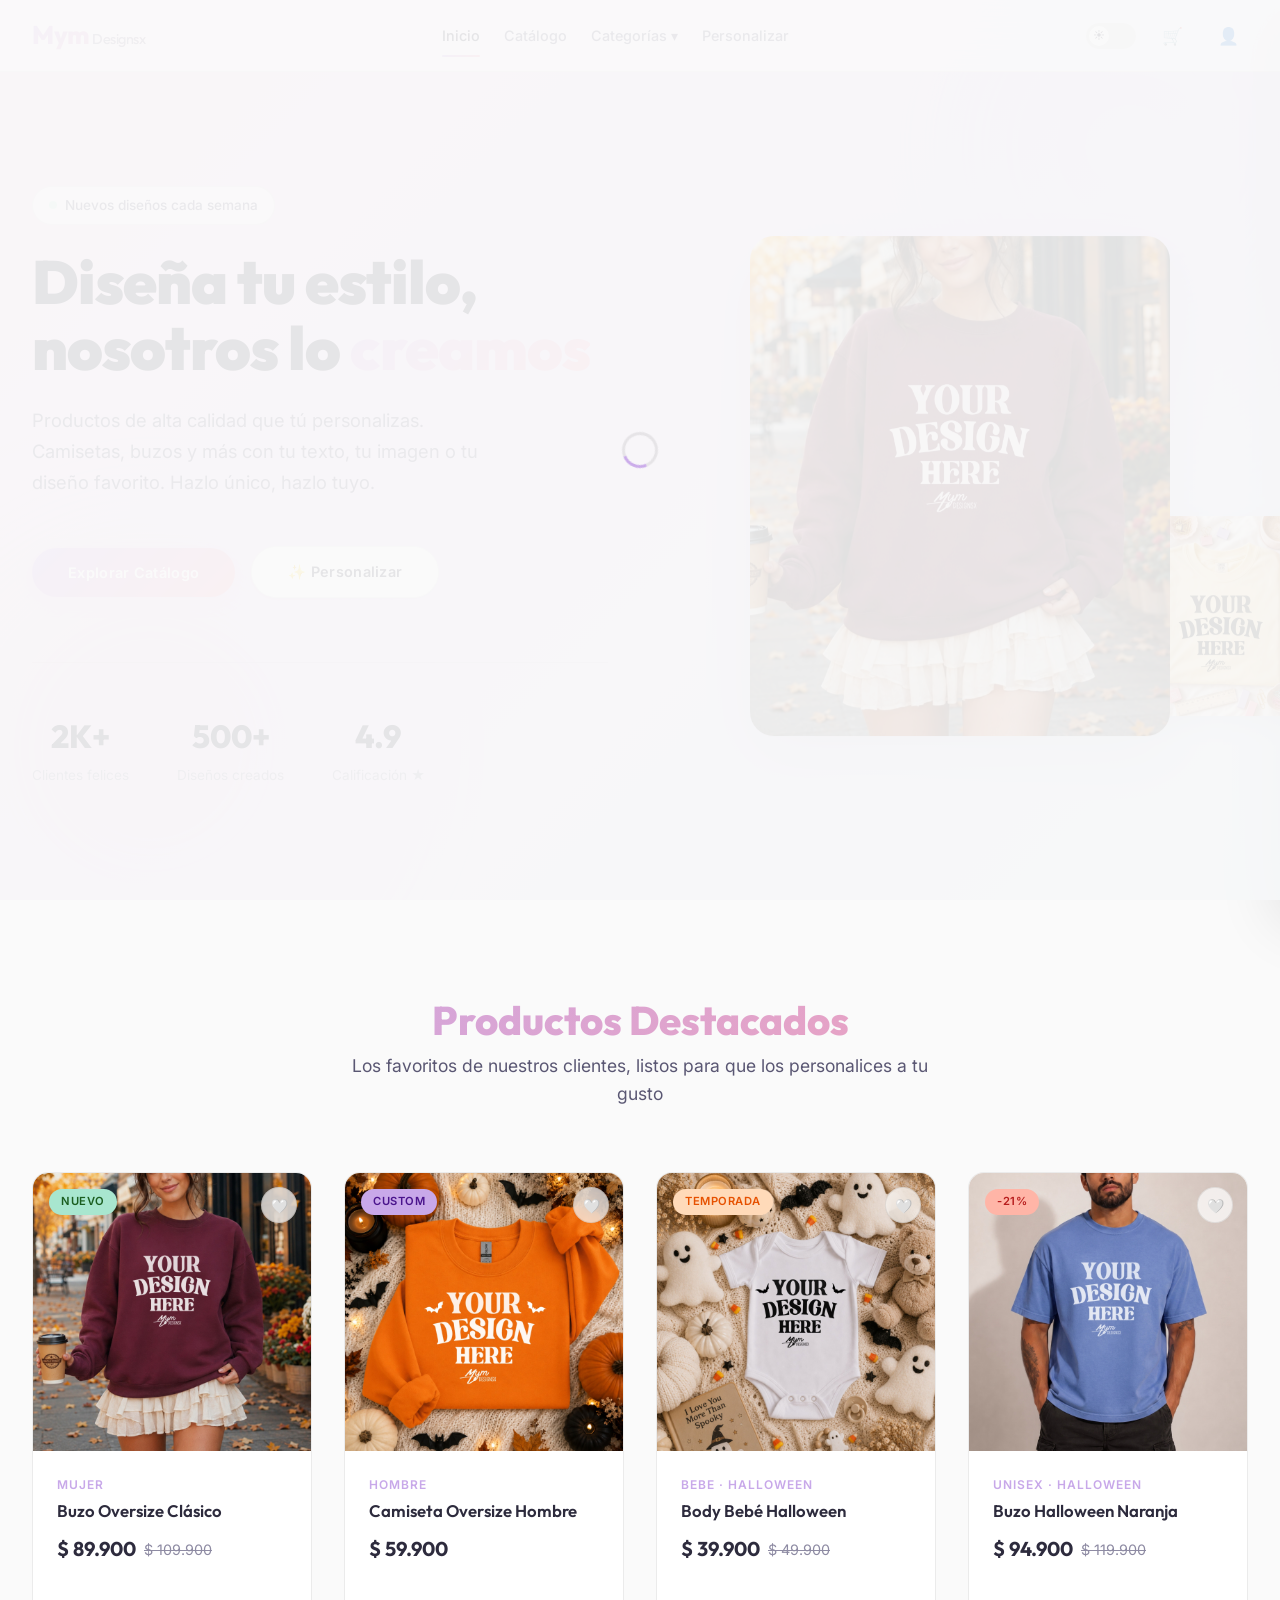
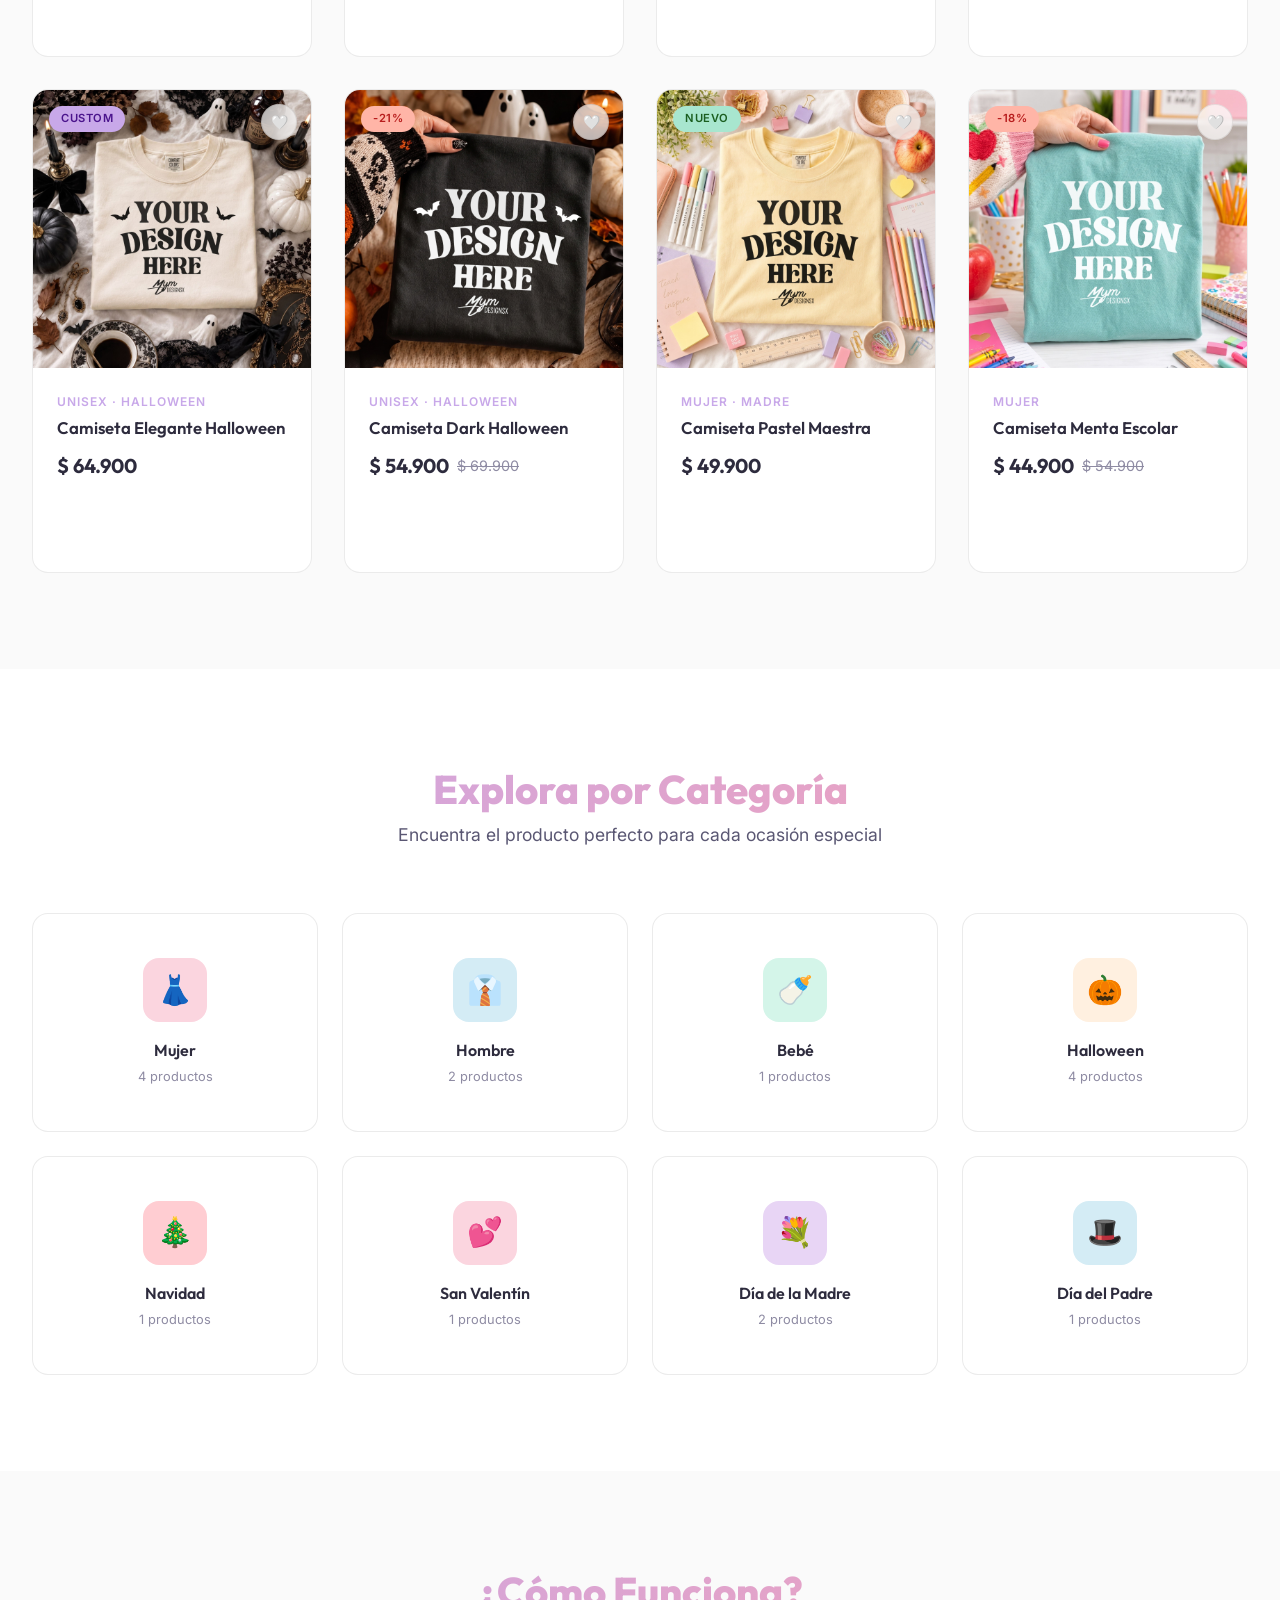
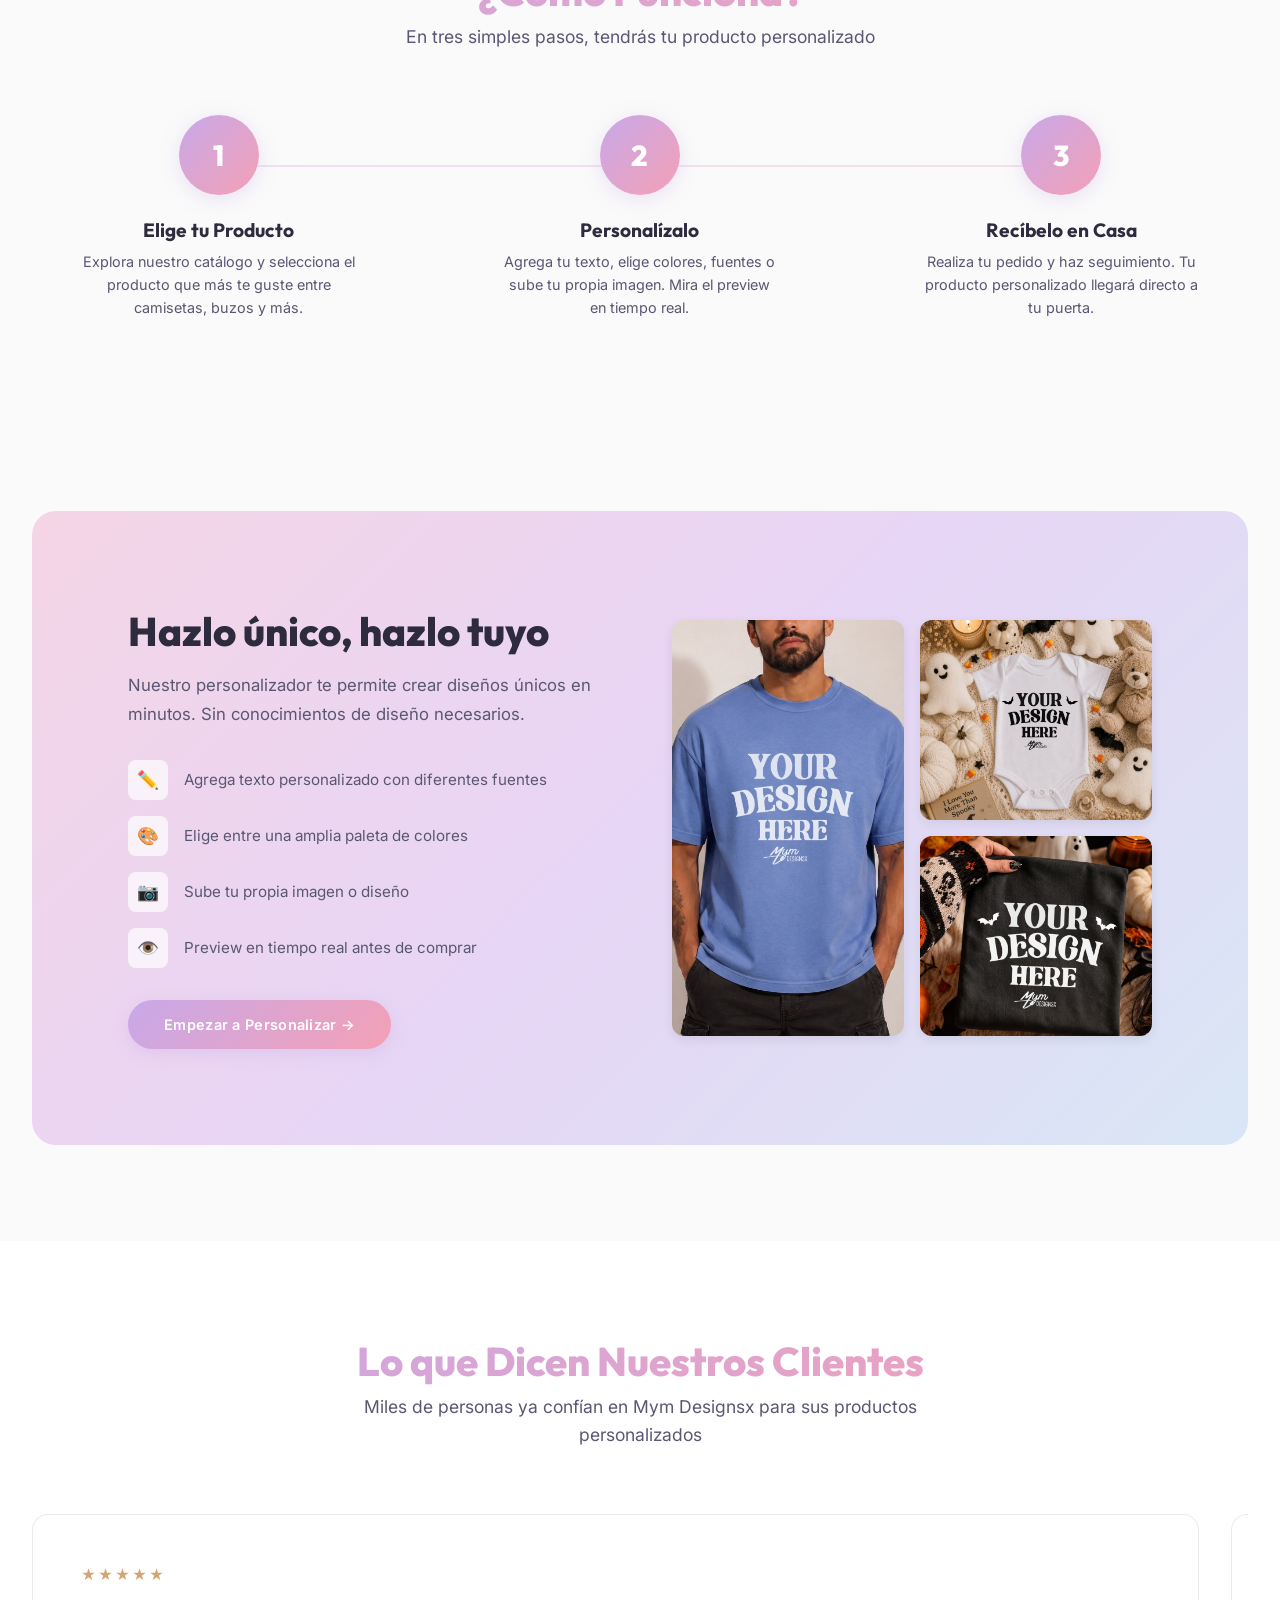
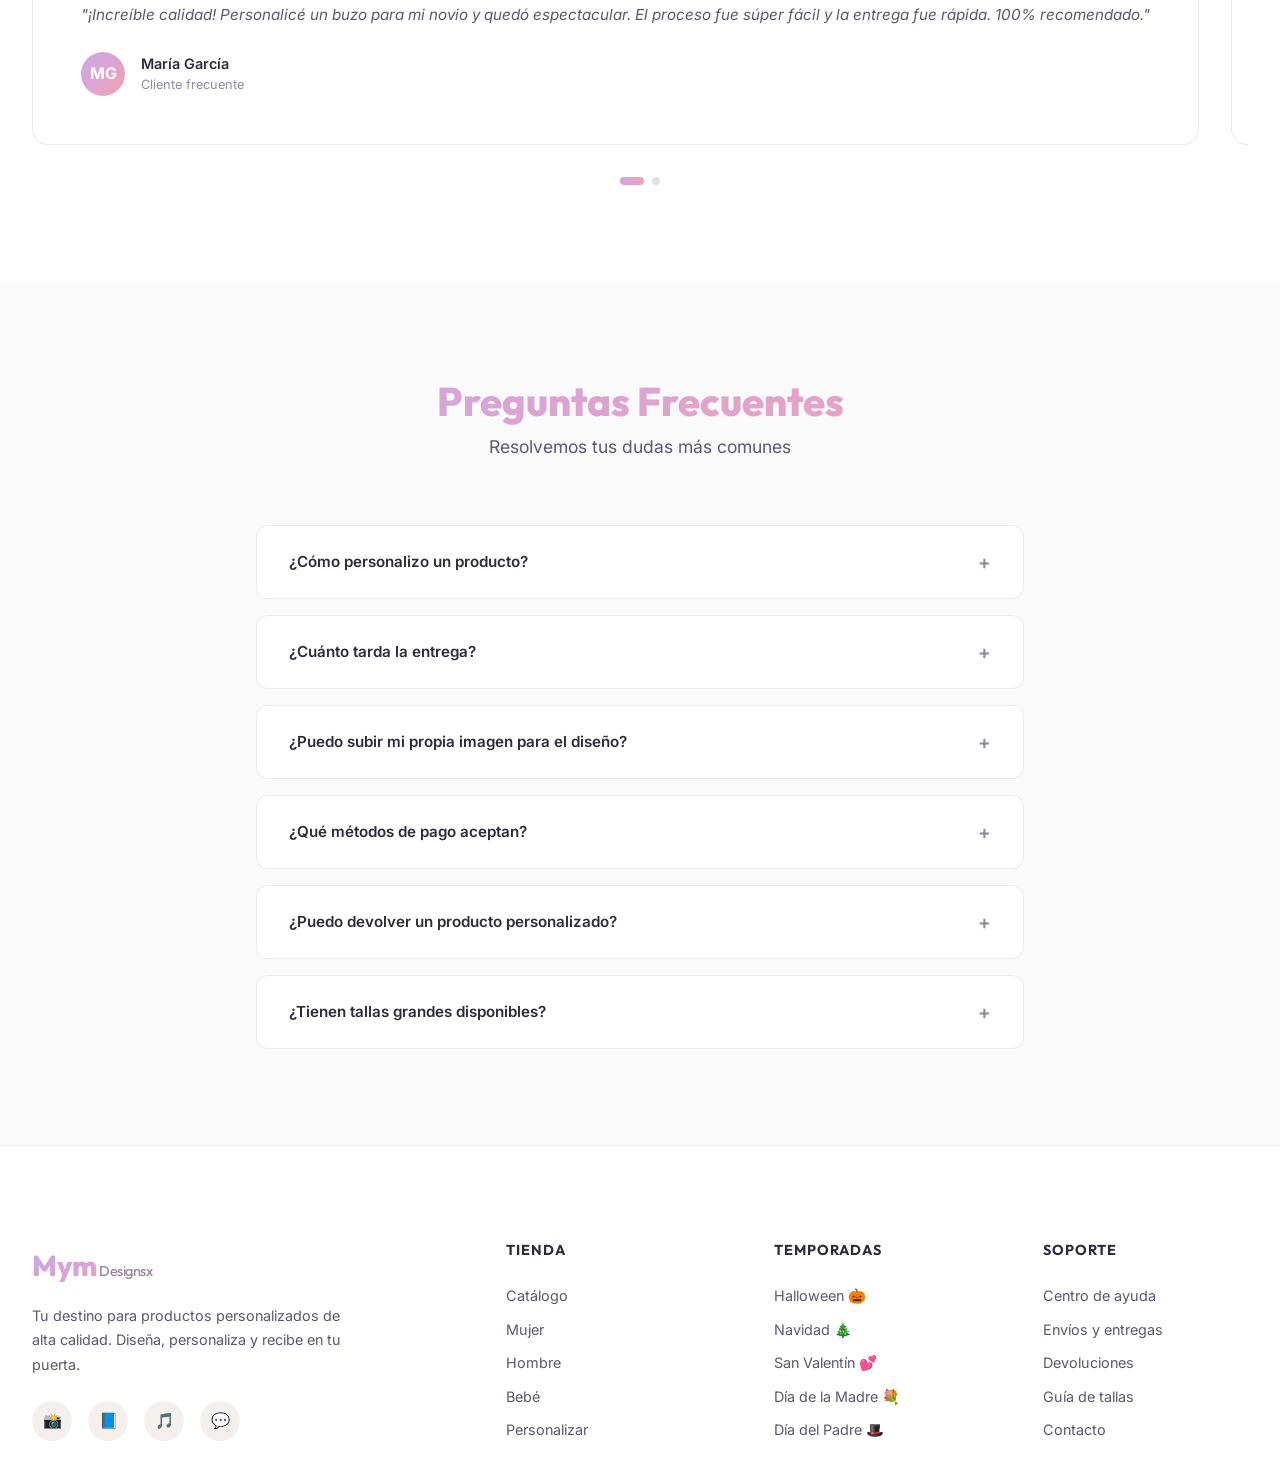
==== index.html @ 52c0df5d "chore: add a root redirect so GitHub Pages serves the app" ====
<!DOCTYPE html>
<html lang="es">
<head>
  <meta charset="UTF-8">
  <meta name="viewport" content="width=device-width, initial-scale=1.0">
  <title>Mym Designsx</title>
  <!-- La aplicación vive en "actividad avance/". Esta página solo redirige
       para que la URL de GitHub Pages sea limpia. -->
  <meta http-equiv="refresh" content="0; url=./actividad%20avance/index.html">
  <link rel="canonical" href="./actividad%20avance/index.html">
</head>
<body>
  <p>Abriendo la tienda… si no ocurre nada,
    <a href="./actividad%20avance/index.html">entra aquí</a>.</p>
</body>
</html>
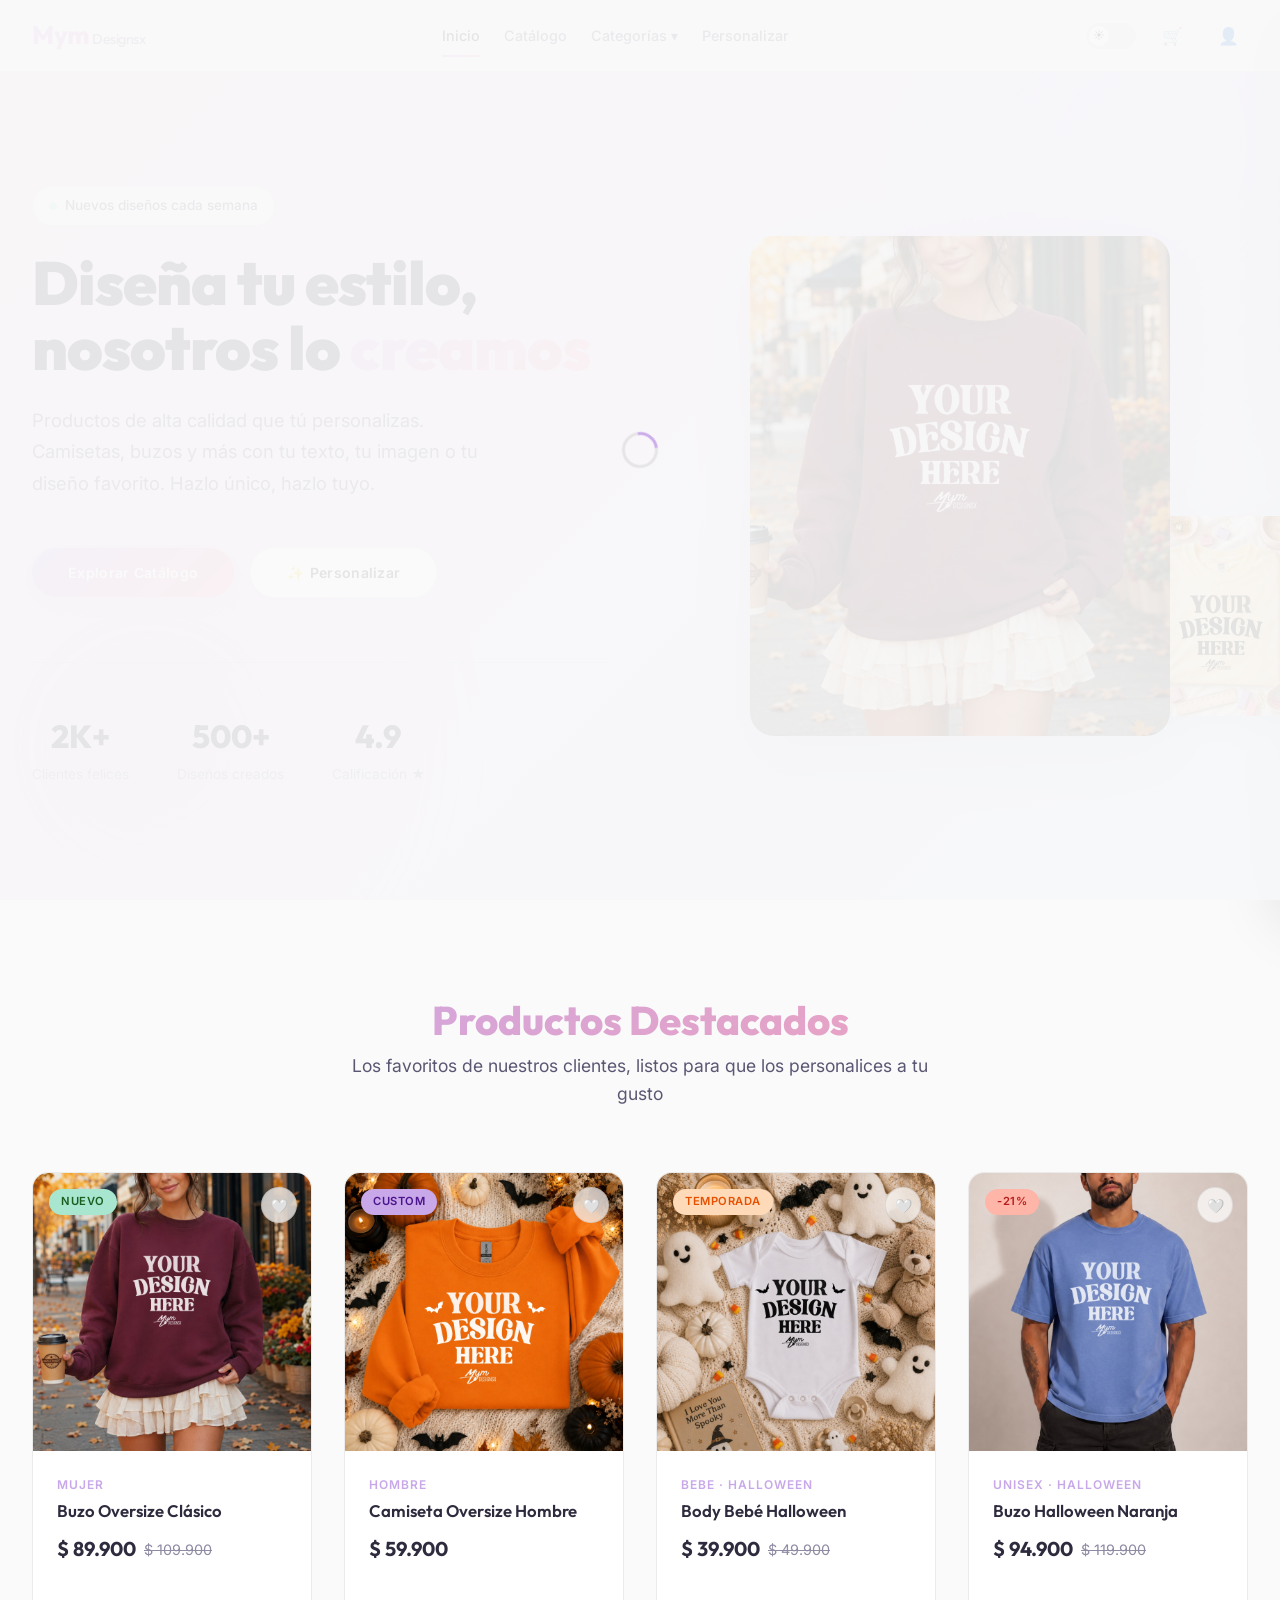
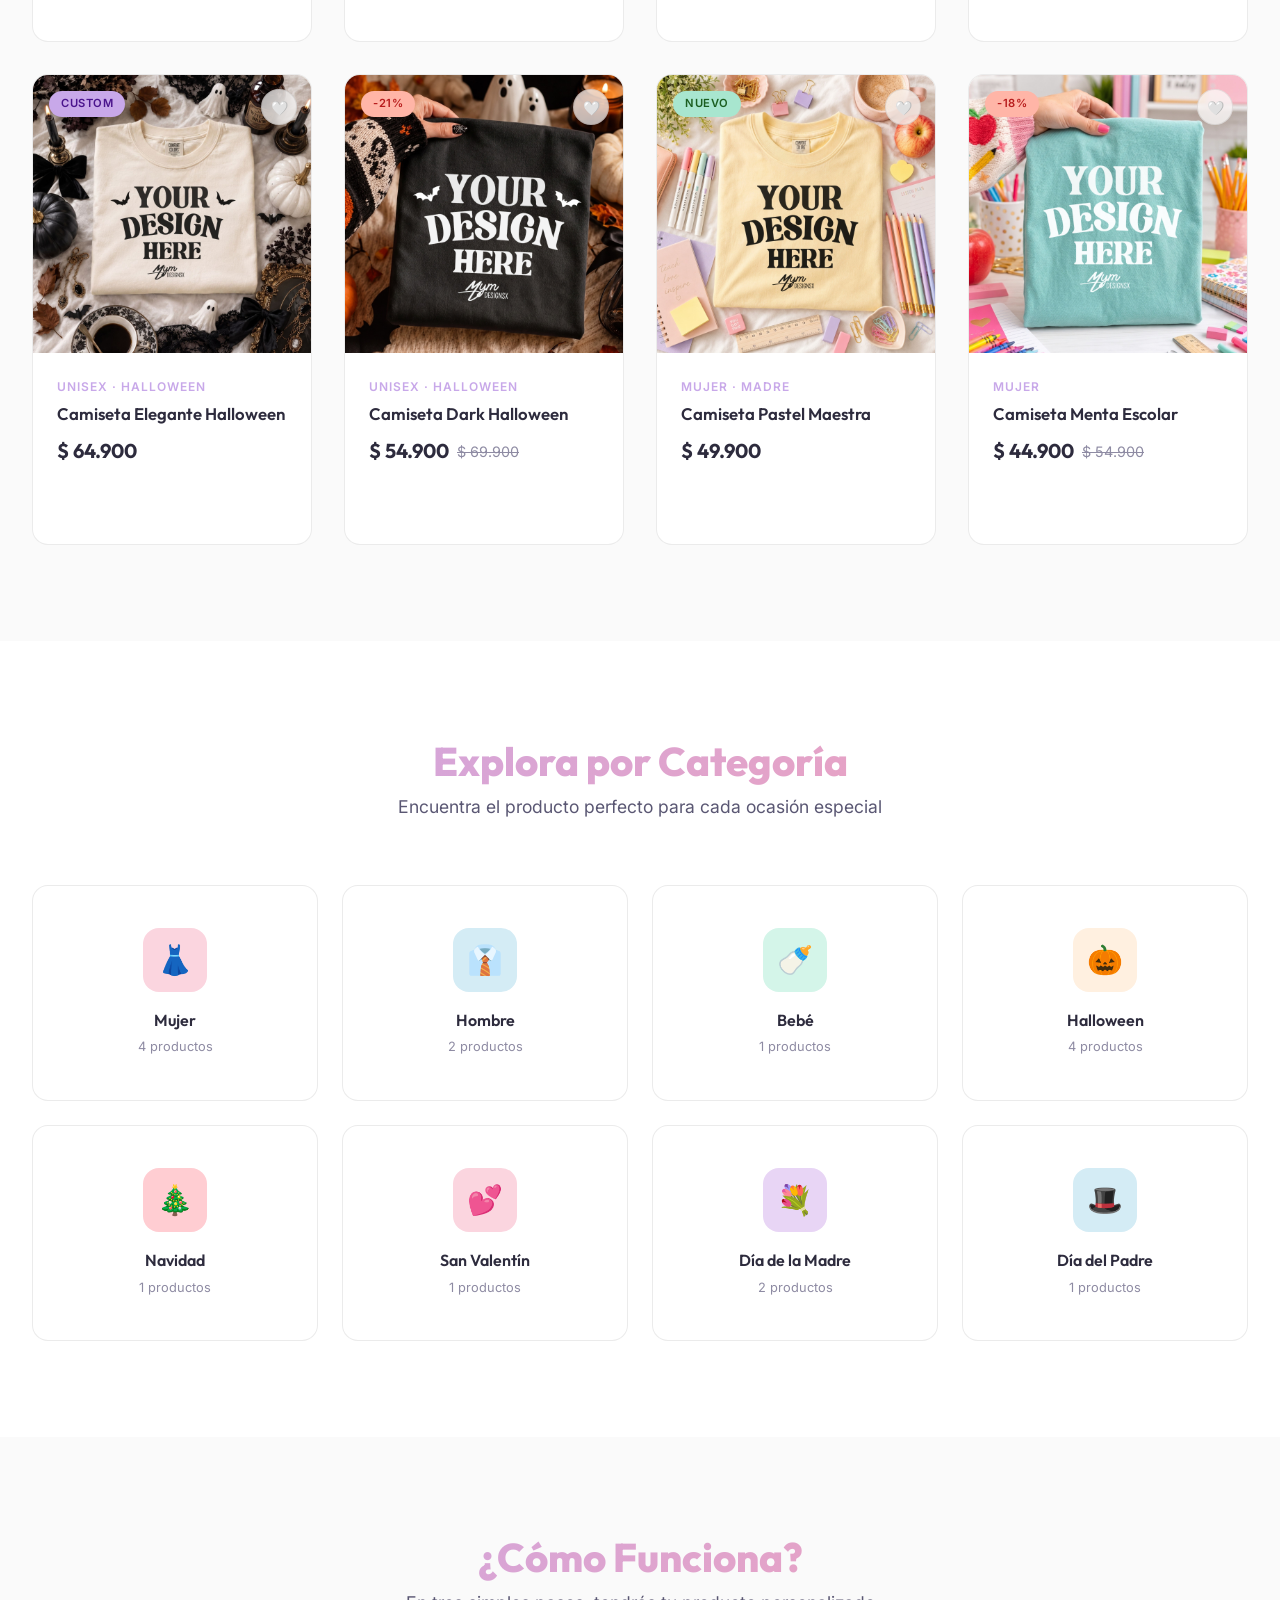
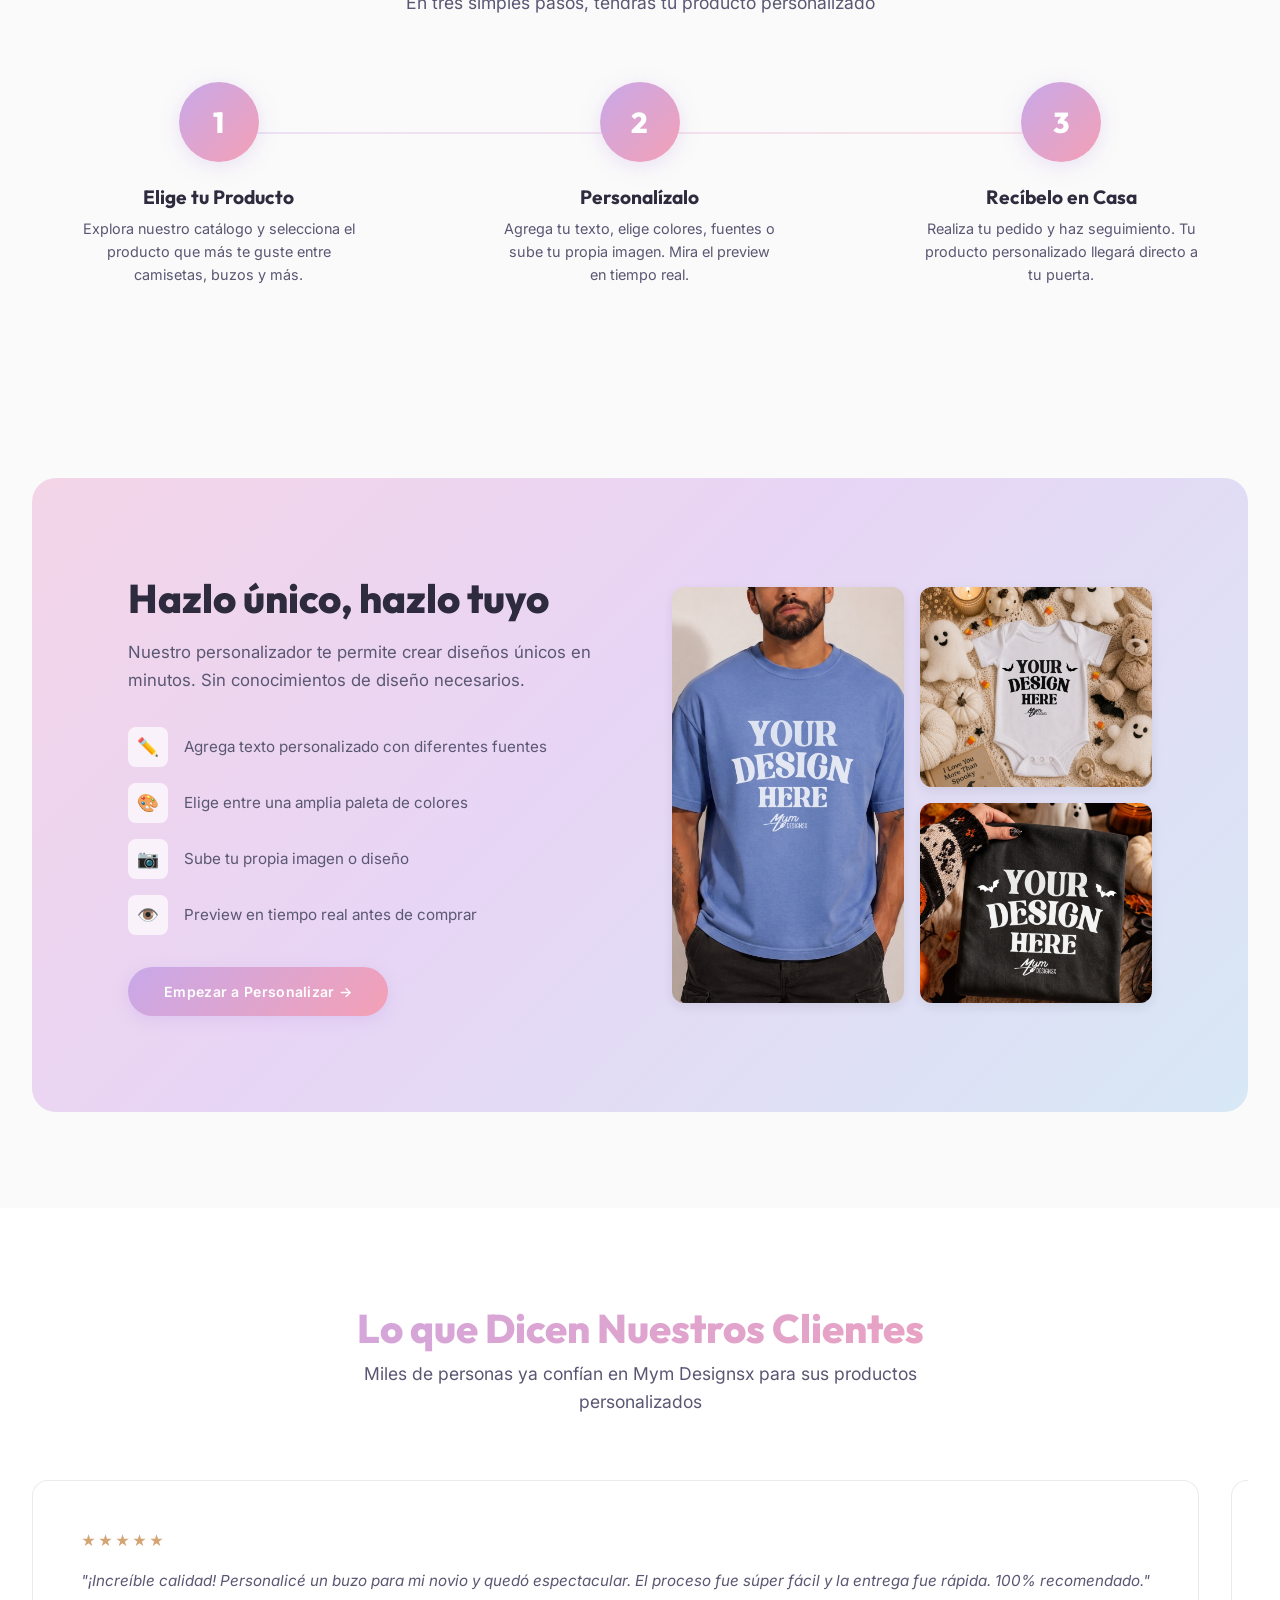
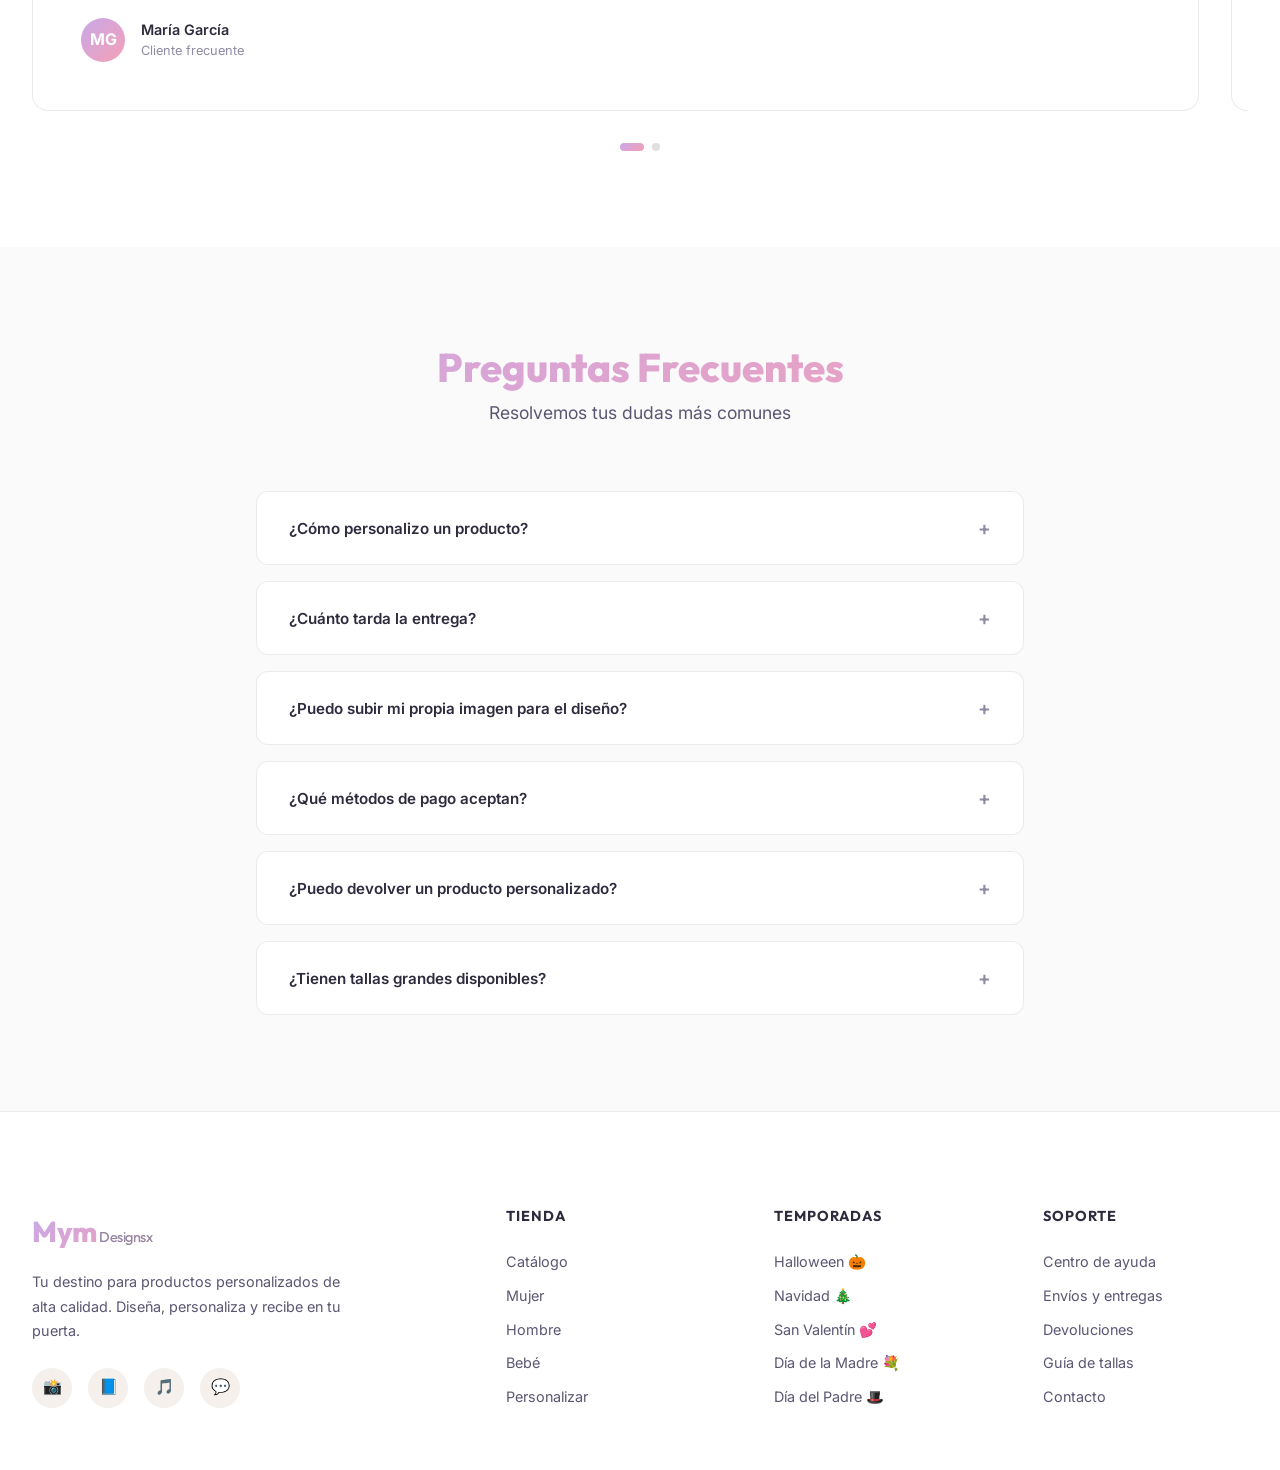
==== commit fe26bba6: "refactor: rename the app directory from "actividad avance" to app" ====
--- a/index.html
+++ b/index.html
@@ -4,13 +4,13 @@
   <meta charset="UTF-8">
   <meta name="viewport" content="width=device-width, initial-scale=1.0">
   <title>Mym Designsx</title>
-  <!-- La aplicación vive en "actividad avance/". Esta página solo redirige
+  <!-- La aplicación vive en "app/". Esta página solo redirige
        para que la URL de GitHub Pages sea limpia. -->
-  <meta http-equiv="refresh" content="0; url=./actividad%20avance/index.html">
-  <link rel="canonical" href="./actividad%20avance/index.html">
+  <meta http-equiv="refresh" content="0; url=./app/index.html">
+  <link rel="canonical" href="./app/index.html">
 </head>
 <body>
   <p>Abriendo la tienda… si no ocurre nada,
-    <a href="./actividad%20avance/index.html">entra aquí</a>.</p>
+    <a href="./app/index.html">entra aquí</a>.</p>
 </body>
 </html>
